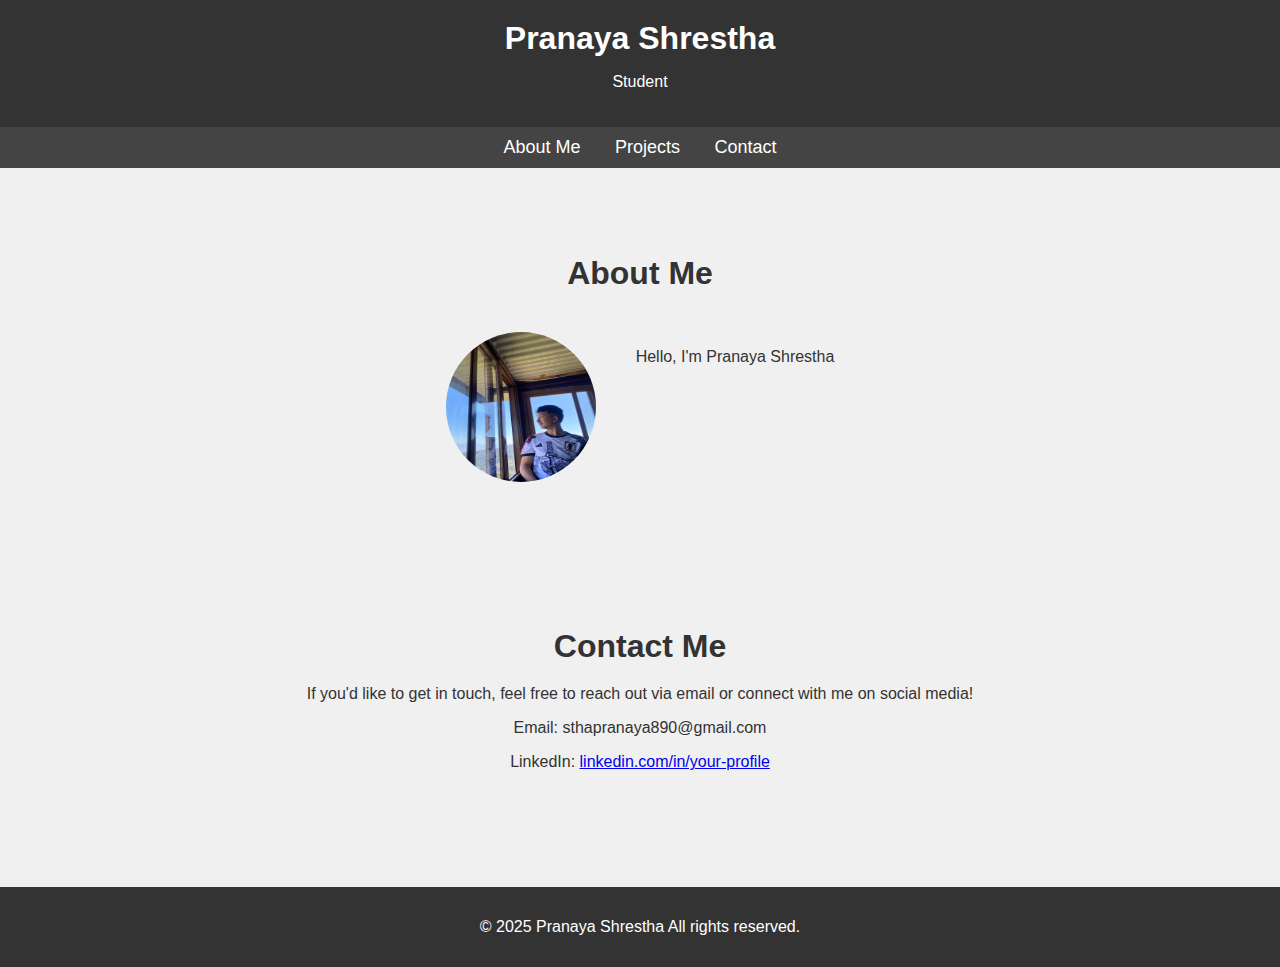
==== index.html @ 15d673be "resolved Merge Conflicts" ====
<!DOCTYPE html>
<html lang="en">
<head>
    <meta charset="UTF-8">
    <meta name="viewport" content="width=device-width, initial-scale=1.0">
    <meta http-equiv="X-UA-Compatible" content="ie=edge">
    <title>Pranaya Shrestha</title>
    <style>
        body {
            font-family: Arial, sans-serif;
            margin: 0;
            padding: 0;
            background-color: #f0f0f0;
            color: #333;
        }
        header {
            background-color: #333;
            color: white;
            padding: 20px 0;
            text-align: center;
        }
        header h1 {
            margin: 0;
        }
        nav {
            text-align: center;
            background-color: #444;
            padding: 10px 0;
        }
        nav a {
            color: white;
            margin: 0 15px;
            text-decoration: none;
            font-size: 18px;
        }
        nav a:hover {
            text-decoration: underline;
        }
        section {
            padding: 60px 20px;
            text-align: center;
        }
        section h2 {
            font-size: 32px;
            margin-bottom: 20px;
        }
        .about, .projects {
            display: flex;
            justify-content: center;
            gap: 40px;
            margin-top: 40px;
        }
        .about img {
            border-radius: 50%;
            width: 150px;
            height: 150px;
        }
        .projects div {
            background-color: #fff;
            border-radius: 8px;
            box-shadow: 0 2px 8px rgba(0, 0, 0, 0.1);
            padding: 20px;
            width: 200px;
            text-align: center;
        }
        .projects img {
            width: 100%;
            height: auto;
            border-radius: 8px;
        }
        footer {
            background-color: #333;
            color: white;
            text-align: center;
            padding: 15px;
            margin-top: 40px;
        }
    </style>
</head>
<body>

    <header>
        <h1>Pranaya Shrestha</h1>
        <p>Student</p>
    </header>

    <nav>
        <a href="#about">About Me</a>
        <a href="#projects">Projects</a>
        <a href="#contact">Contact</a>
    </nav>

    <section id="about">
        <h2>About Me</h2>
        <div class="about">
            <img src="pp.jpg" alt="Your Photo">
            <div>
                <p>Hello, I'm Pranaya Shrestha</p>
            </div>
        </div>
    </section>

    <section id="contact">
        <h2>Contact Me</h2>
        <p>If you'd like to get in touch, feel free to reach out via email or connect with me on social media!</p>
        <p>Email: sthapranaya890@gmail.com</p>
        <p>LinkedIn: <a href="#">linkedin.com/in/your-profile</a></p>
    </section>

    <footer>
        <p>&copy; 2025 Pranaya Shrestha All rights reserved.</p>
    </footer>

</body>
</html>
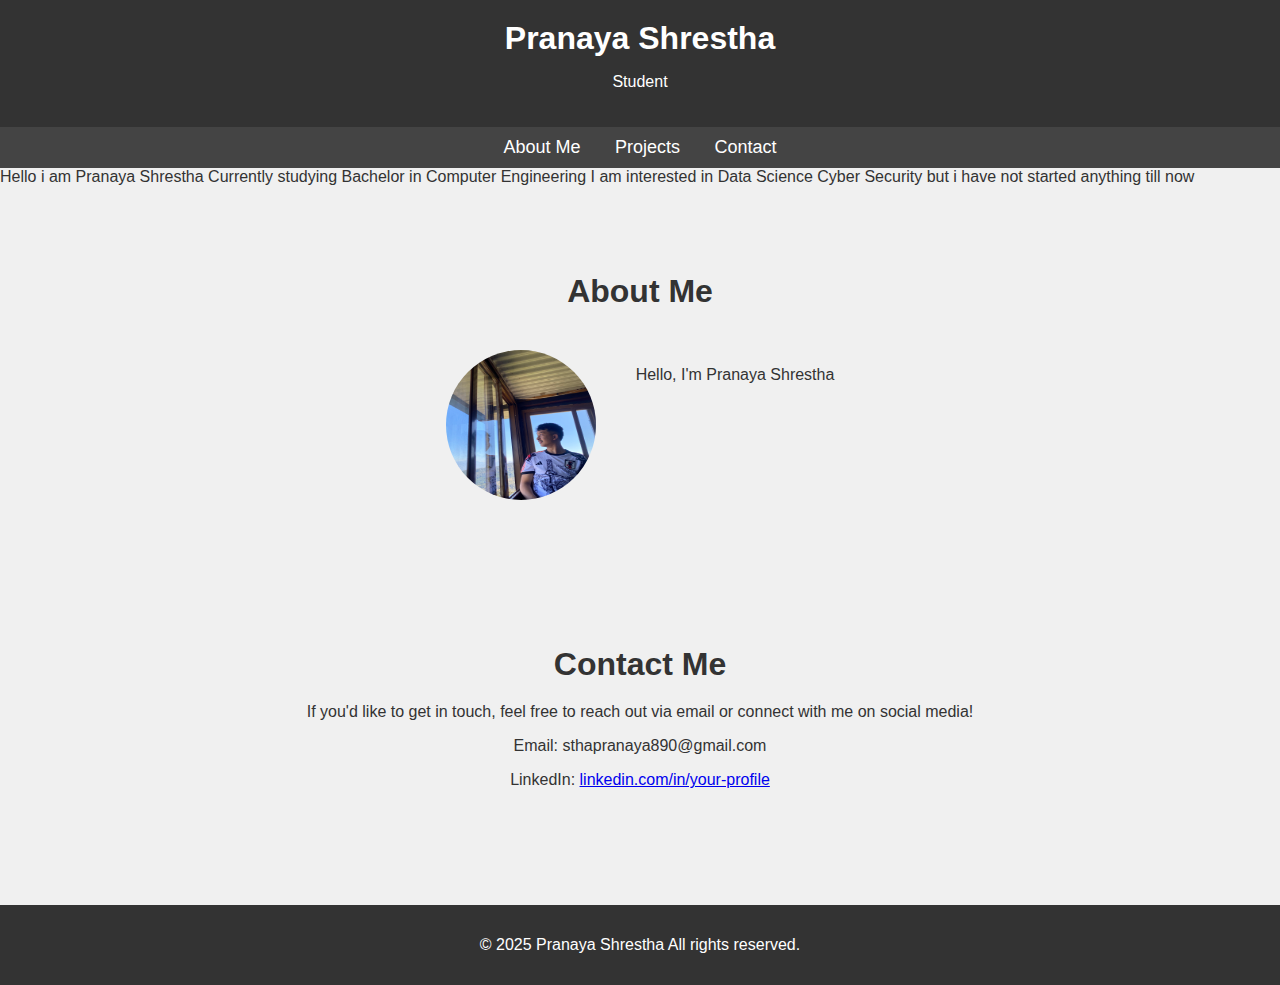
==== commit f06aac29: "Latest Update" ====
--- a/index.html
+++ b/index.html
@@ -89,7 +89,10 @@
         <a href="#projects">Projects</a>
         <a href="#contact">Contact</a>
     </nav>
-
+    <body>
+        <p1> Hello i am Pranaya Shrestha Currently studying Bachelor in Computer Engineering</p1>
+        <p2> I am interested in Data Science Cyber Security but i have not started anything till now</p2>
+    </body>    
     <section id="about">
         <h2>About Me</h2>
         <div class="about">
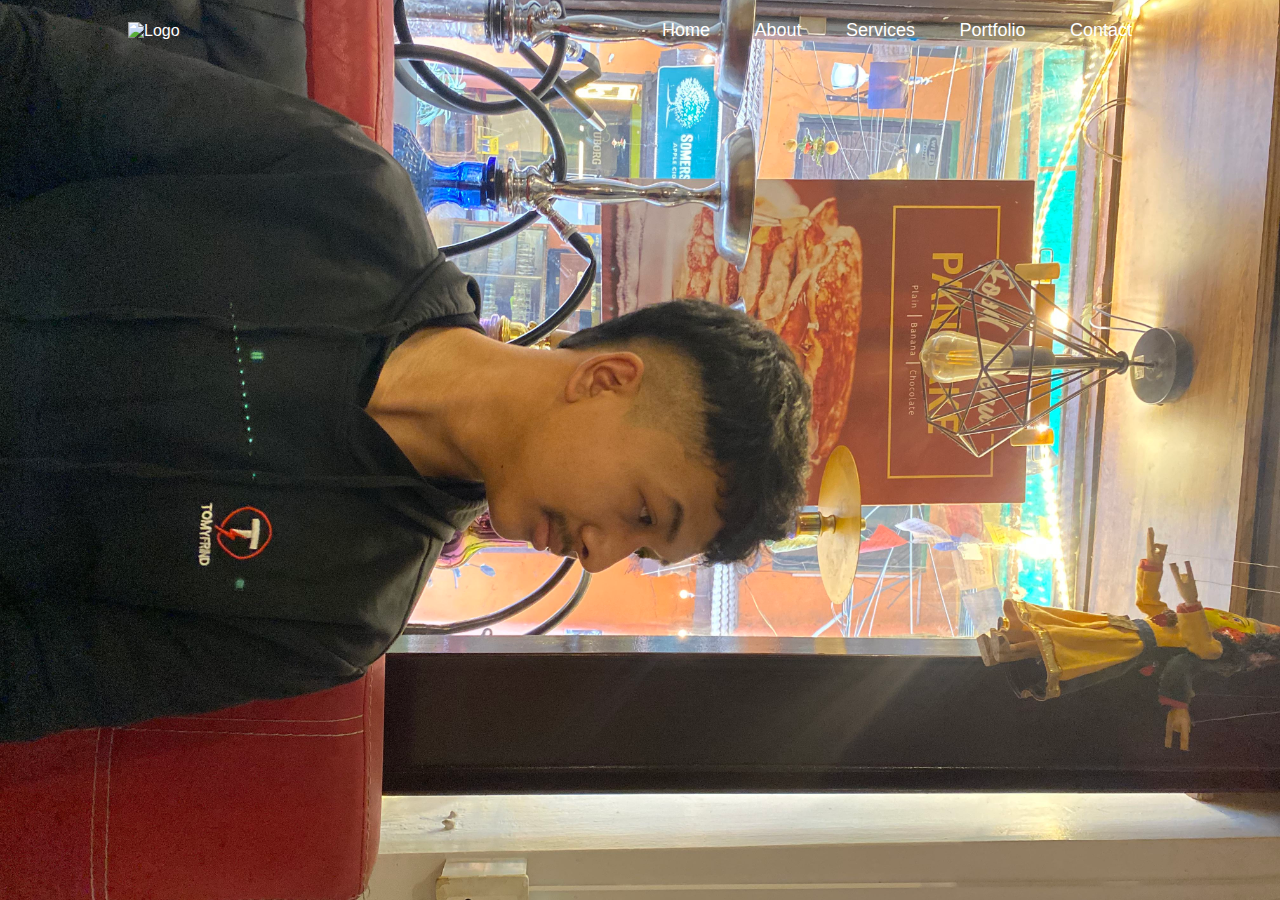
==== commit 76787971: "Latest Update" ====
--- a/index.html
+++ b/index.html
@@ -1,4 +1,4 @@
-<!DOCTYPE html>
+<!-- <!DOCTYPE html>
 <html lang="en">
 <head>
     <meta charset="UTF-8">
@@ -115,4 +115,33 @@
     </footer>
 
 </body>
-</html>
+</html> -->
+
+
+<!DOCTYPE html>
+<html lang="en">
+<head>
+    <meta charset="UTF-8">
+    <meta name="viewport" content="width=device-width, initial-scale=1.0">
+    <meta http-equiv="X-UA-Compatible" content="ie=edge">
+    <title>Pranaya Shrestha</title>
+    <link rel="stylesheet" href="style.css">
+</head>
+<body>
+<div id="header">
+    <div class="container">
+        <nav> 
+            <img src="logo.jpg" alt="Logo" class="logo">
+            <ul>
+                <li> <a href="#"> Home </a></li>
+                <li> <a href="#"> About  </a></li>
+                <li> <a href="#"> Services</a></li>
+                <li> <a href="#"> Portfolio </a></li>
+                <li> <a href="#"> Contact </a></li>
+            </ul>
+        </nav>
+    </div>
+</div>
+
+</body>
+</html>--- a/style.css
+++ b/style.css
@@ -0,0 +1,63 @@
+*{
+    margin: 0;
+    padding: 0;
+    font-family: 'Poppins', sans-serif;
+    box-sizing: border-box;
+}
+body
+{
+    background: #080808;
+    color: #fff;
+
+}
+#header
+{
+width: 100%;
+height: 100vh;
+background-image: url(bg.jpg);
+background-size: cover;
+background-position: center;
+
+}
+.container{
+    padding: 10px 10%;
+
+}
+nav{
+    display: flex;
+    align-items: center;
+    justify-content: space-between;
+    flex-wrap: wrap;
+
+}
+.logo
+{
+    width: 140px;
+
+}
+nav ul li{
+    display: inline-block;
+    list-style: none;
+    margin: 10px 20px;
+
+}
+nav ul li a{
+    color: #fff;
+    text-decoration: none;
+    font-size: 18px;
+    position: relative;
+}
+nav ul li a::after{
+     content: '';
+     width: 0;
+     height: 3px;
+     background: #ff004f;
+     position: absolute;
+     left:0;
+     bottom: -6px;
+    transition: 0.5s;
+}
+nav ul li a:hover::after{
+    width:100%;
+
+}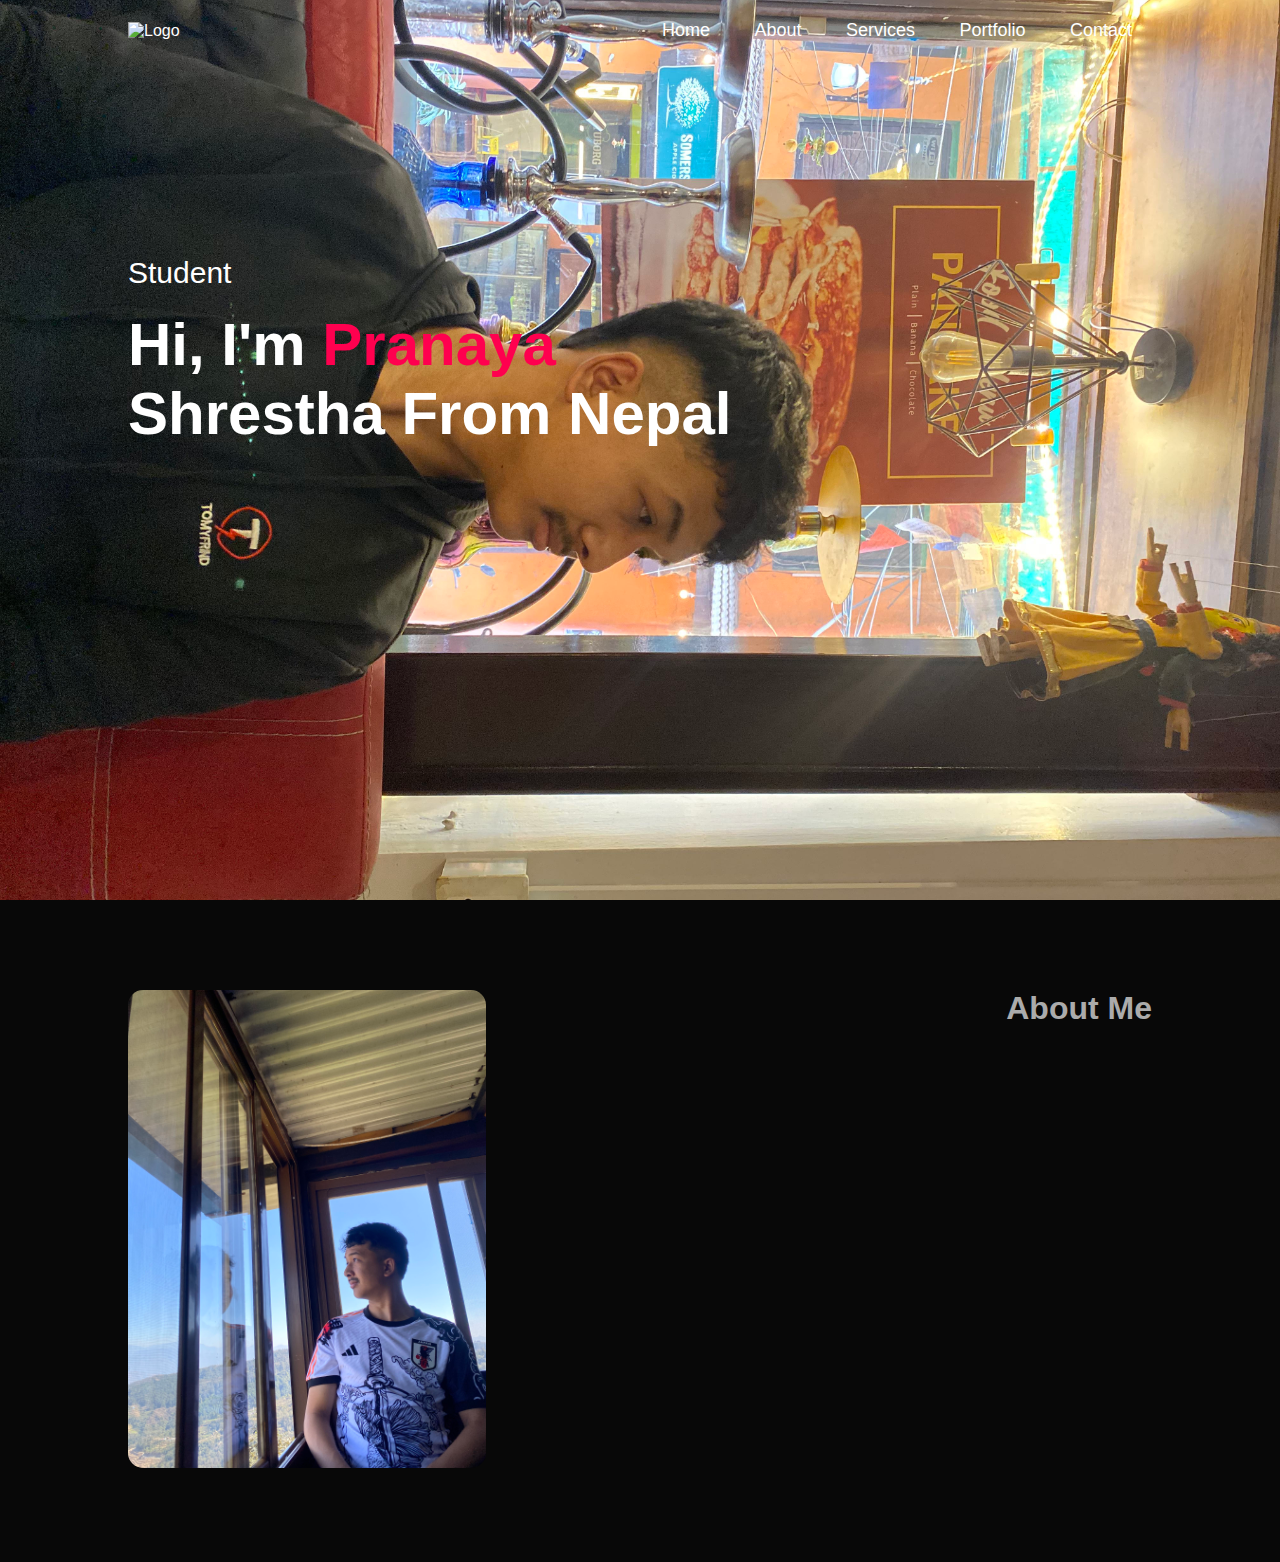
==== commit 00ed66a3: "Latest Update" ====
--- a/index.html
+++ b/index.html
@@ -140,6 +140,24 @@
                 <li> <a href="#"> Contact </a></li>
             </ul>
         </nav>
+        <div class="header-text">
+            <p> Student</p>
+            <h1> Hi, I'm <span>Pranaya</span><br>Shrestha From Nepal</h1>
+        </div>
+    </div>
+</div>
+<!-- --------About------ -->
+<div id="about">
+    <div class="container">
+        <div class="row">
+            <div class="about-col-1">
+                <img src="pp.jpg" alt="Profile Pic">
+            </div>
+            <div class="about-col-2">
+                <h1>About Me</h1>
+            </div>
+            
+        </div>
     </div>
 </div>
 
--- a/style.css
+++ b/style.css
@@ -60,4 +60,42 @@
 nav ul li a:hover::after{
     width:100%;
 
-}+}
+.header-text{
+    margin-top: 20%;
+    font-size: 30px;
+}
+.header-text h1
+{
+    font-size: 60px;
+    margin-top: 20px;
+
+}
+.header-text h1 span{
+    color: #ff004f ;
+    
+}
+/* -----About---- */
+#about{
+    padding: 80px 0px;
+    color: #ababab;
+
+}
+
+.row{
+    display: flex;
+    justify-content: space-between;
+    flex-wrap: wrap;
+     
+}
+ 
+.about-col-1  {
+    flex-basis: 35%;
+}
+.about-col-1 img{ 
+    width:100%;
+    border-radius:15px;
+
+
+}
+
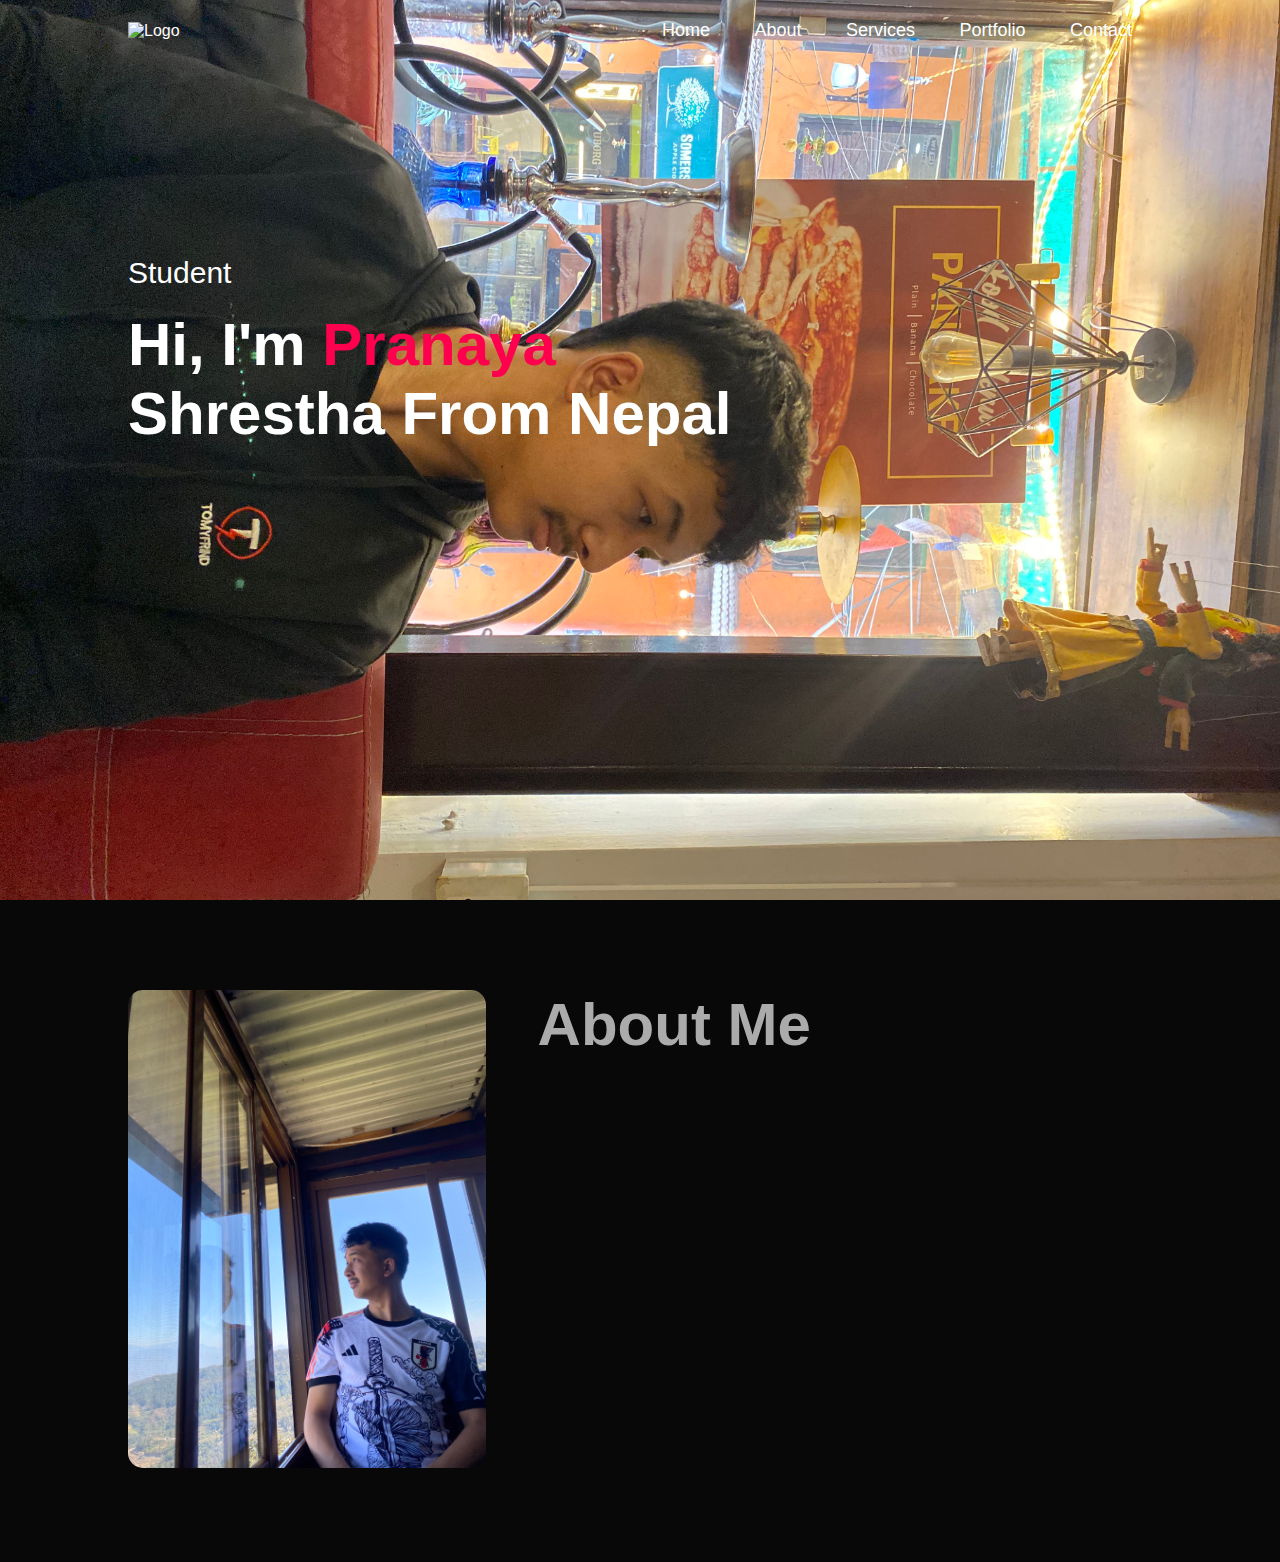
==== commit 6c2f8891: "Latest Update" ====
--- a/index.html
+++ b/index.html
@@ -154,7 +154,7 @@
                 <img src="pp.jpg" alt="Profile Pic">
             </div>
             <div class="about-col-2">
-                <h1>About Me</h1>
+                <h1 class="sub-title">About Me</h1>
             </div>
             
         </div>
--- a/style.css
+++ b/style.css
@@ -93,9 +93,16 @@
     flex-basis: 35%;
 }
 .about-col-1 img{ 
+
     width:100%;
     border-radius:15px;
-
+}
+.about-col-2{
+    flex-basis: 60%;
 
 }
+ .sub-title{
+    font-size: 60px;
+    font-weight:600;
+ }
 
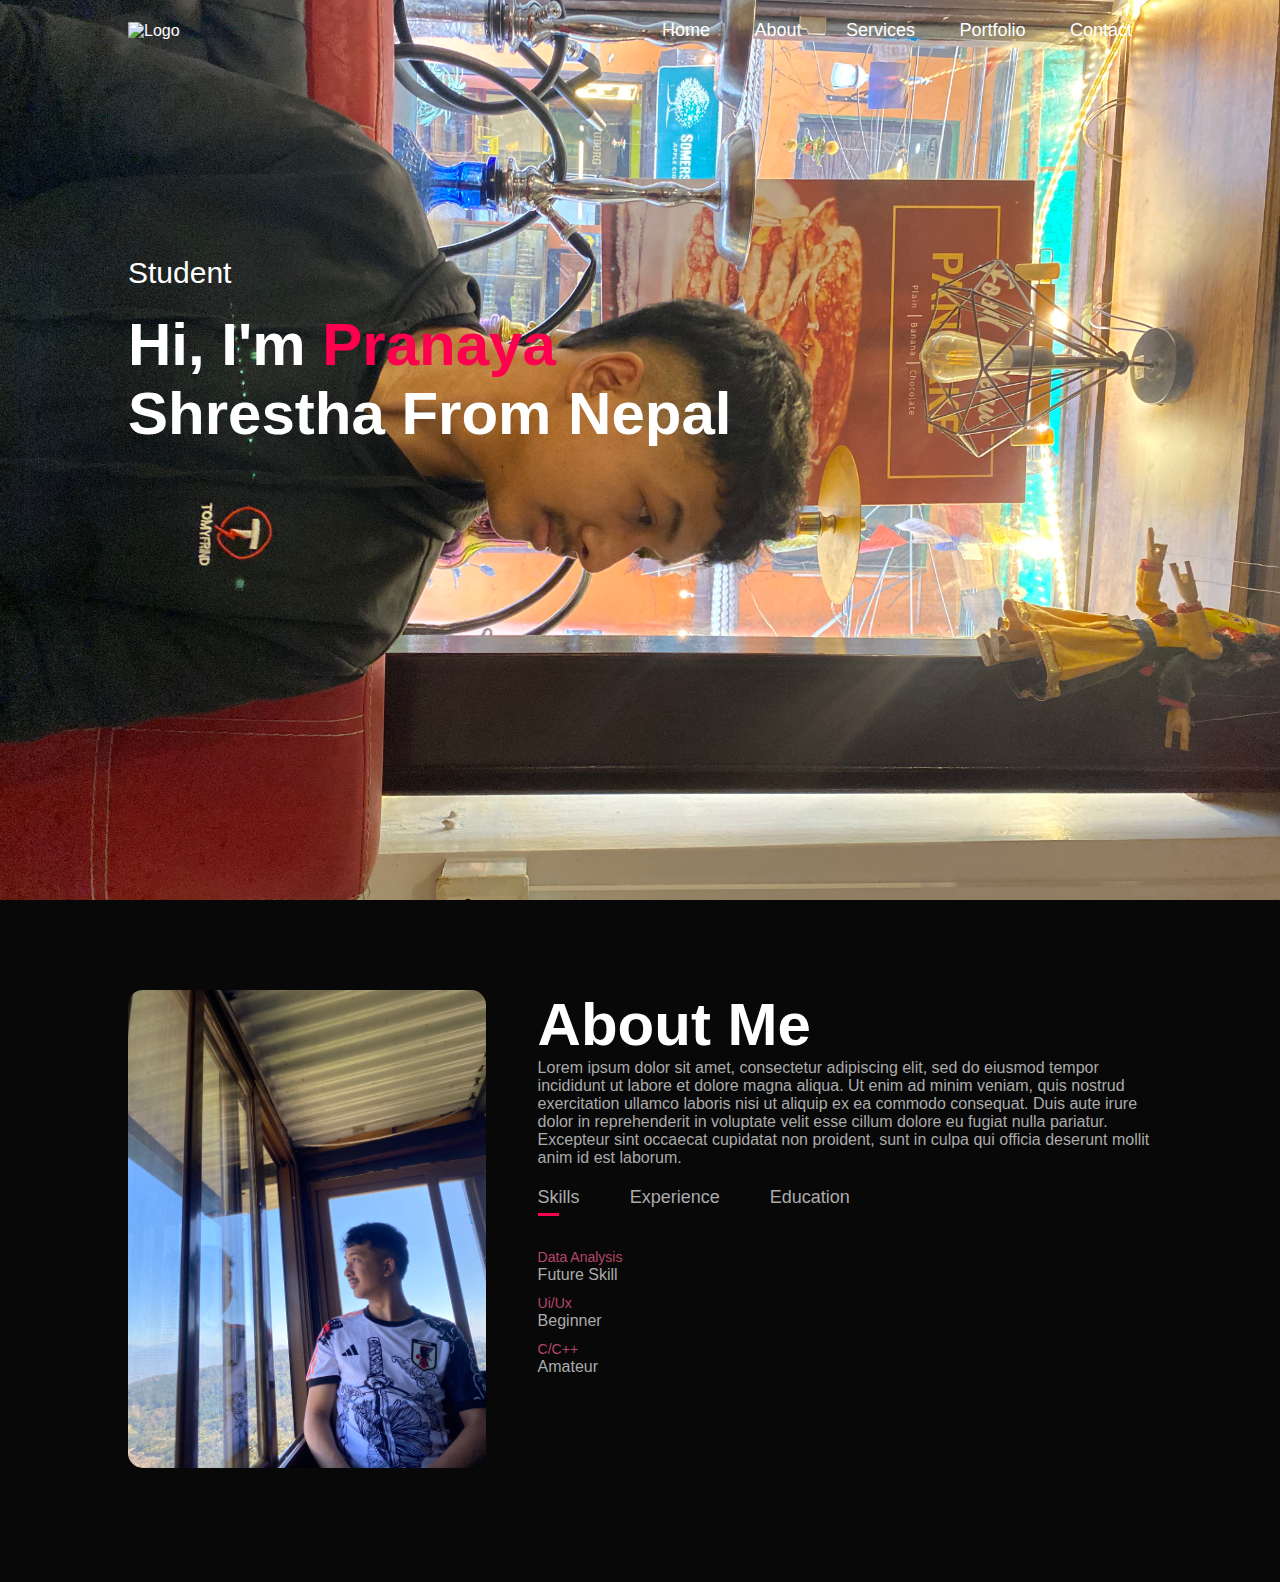
==== commit 55ede81d: "Latest Update" ====
--- a/index.html
+++ b/index.html
@@ -155,11 +155,67 @@
             </div>
             <div class="about-col-2">
                 <h1 class="sub-title">About Me</h1>
+                <p>
+                    Lorem ipsum dolor sit amet, consectetur adipiscing elit, 
+                    sed do eiusmod tempor incididunt ut labore et dolore magna aliqua.
+                     Ut enim ad minim veniam, quis nostrud exercitation ullamco laboris nisi ut aliquip ex ea commodo consequat.
+                      Duis aute irure dolor in reprehenderit in voluptate velit esse cillum dolore eu fugiat nulla pariatur. 
+                    Excepteur sint occaecat cupidatat non proident, sunt in culpa qui officia deserunt mollit anim id est laborum.
+                </p>
+                <div class="tab-titles">
+                    <p class="tab-links active-link" onclick="opentab('skills')"> Skills</p>
+                    <p class="tab-links" onclick="opentab('experience')"> Experience </p>
+                    <p class="tab-links" onclick="opentab('education')"> Education</p>
+                </div>
+                <div class="tab-contents active-tab" id="skills">
+                    <ul>
+                        <li><span>Data Analysis</span><br> Future Skill</li>
+                        <li><span>Ui/Ux</span><br>Beginner</li>
+                        <li><span>C/C++</span><br> Amateur</li>  
+                    </ul>
+                </div>
+                <div class="tab-contents" id="experience">
+                    <ul>
+                        <li><span>Data Analysis</span><br> Experience in Future</li>
+                        <li><span>Ui/Ux</span><br>made one website with html css and js</li>
+                        <li><span>C/C++</span><br> made snake game and an app using c/c++</li>  
+                    </ul>
+                </div>
+                <div class="tab-contents" id="education">
+                    <ul>
+                        <li><span>Bachelor in Computer Engineering</span><br> 2021-till now</li>
+                        <li><span>Data Analysis</span><br> Will study soon</li>
+                        <li><span>Ui/Ux</span><br>Self study a bit</li>
+                        <li><span>C/C++</span><br> 2021-2022 </li>  
+                    </ul>
+                </div>
             </div>
             
         </div>
     </div>
 </div>
+<!-- ----------Services------ -->
+<div id="services">
+    <div class="container">
+        
+    </div>
+</div>
+
+<script>
+    var tablinks=document.getElementsByClassName("tab-links");
+    var tabcontents=document.getElementsByClassName("tab-contents");
+    function opentab(tabname)
+    {
+        for(tablink of tablinks){
+            tablink.classList.remove("active-link");
+        }
+        for(tabcontent of tabcontents){
+            tabcontent.classList.remove("active-tab");
+        }
+        event.currentTarget.classList.add("active-link");
+        document.getElementById(tabname).classList.add("active-tab");
+    }
+</script>
 
 </body>
 </html>--- a/style.css
+++ b/style.css
@@ -104,5 +104,52 @@
  .sub-title{
     font-size: 60px;
     font-weight:600;
+    color: #fff;
+
  }
+ .tab-titles
+ {
+    display: flex;
+    margin: 20px 0 40px;
+    
+ }
+ .tab-links{
+    margin-right: 50px;
+    font-size: 18px;
+    font-weight: 500;
+    cursor:pointer;
+    position:relative;
+ }
+ .tab-links::after{
+    content: '';
+    width: 0px;
+    height: 3px;
+    background: #ff004f;
+    position:absolute;
+    left: 0;
+    bottom:-8px;
+    transition: 0.5s;
 
+ }
+ .tab-links.active-link::after
+ {
+    width: 50%;
+
+ }
+.tab-contents ul li{
+    list-style: none;
+    margin:10px 0;
+
+}
+.tab-contents ul li span{
+    color: #b54769;
+    font-size: 14px;
+
+}
+.tab-contents{
+    display:none;
+}
+.tab-contents.active-tab
+{
+    display: block;
+}
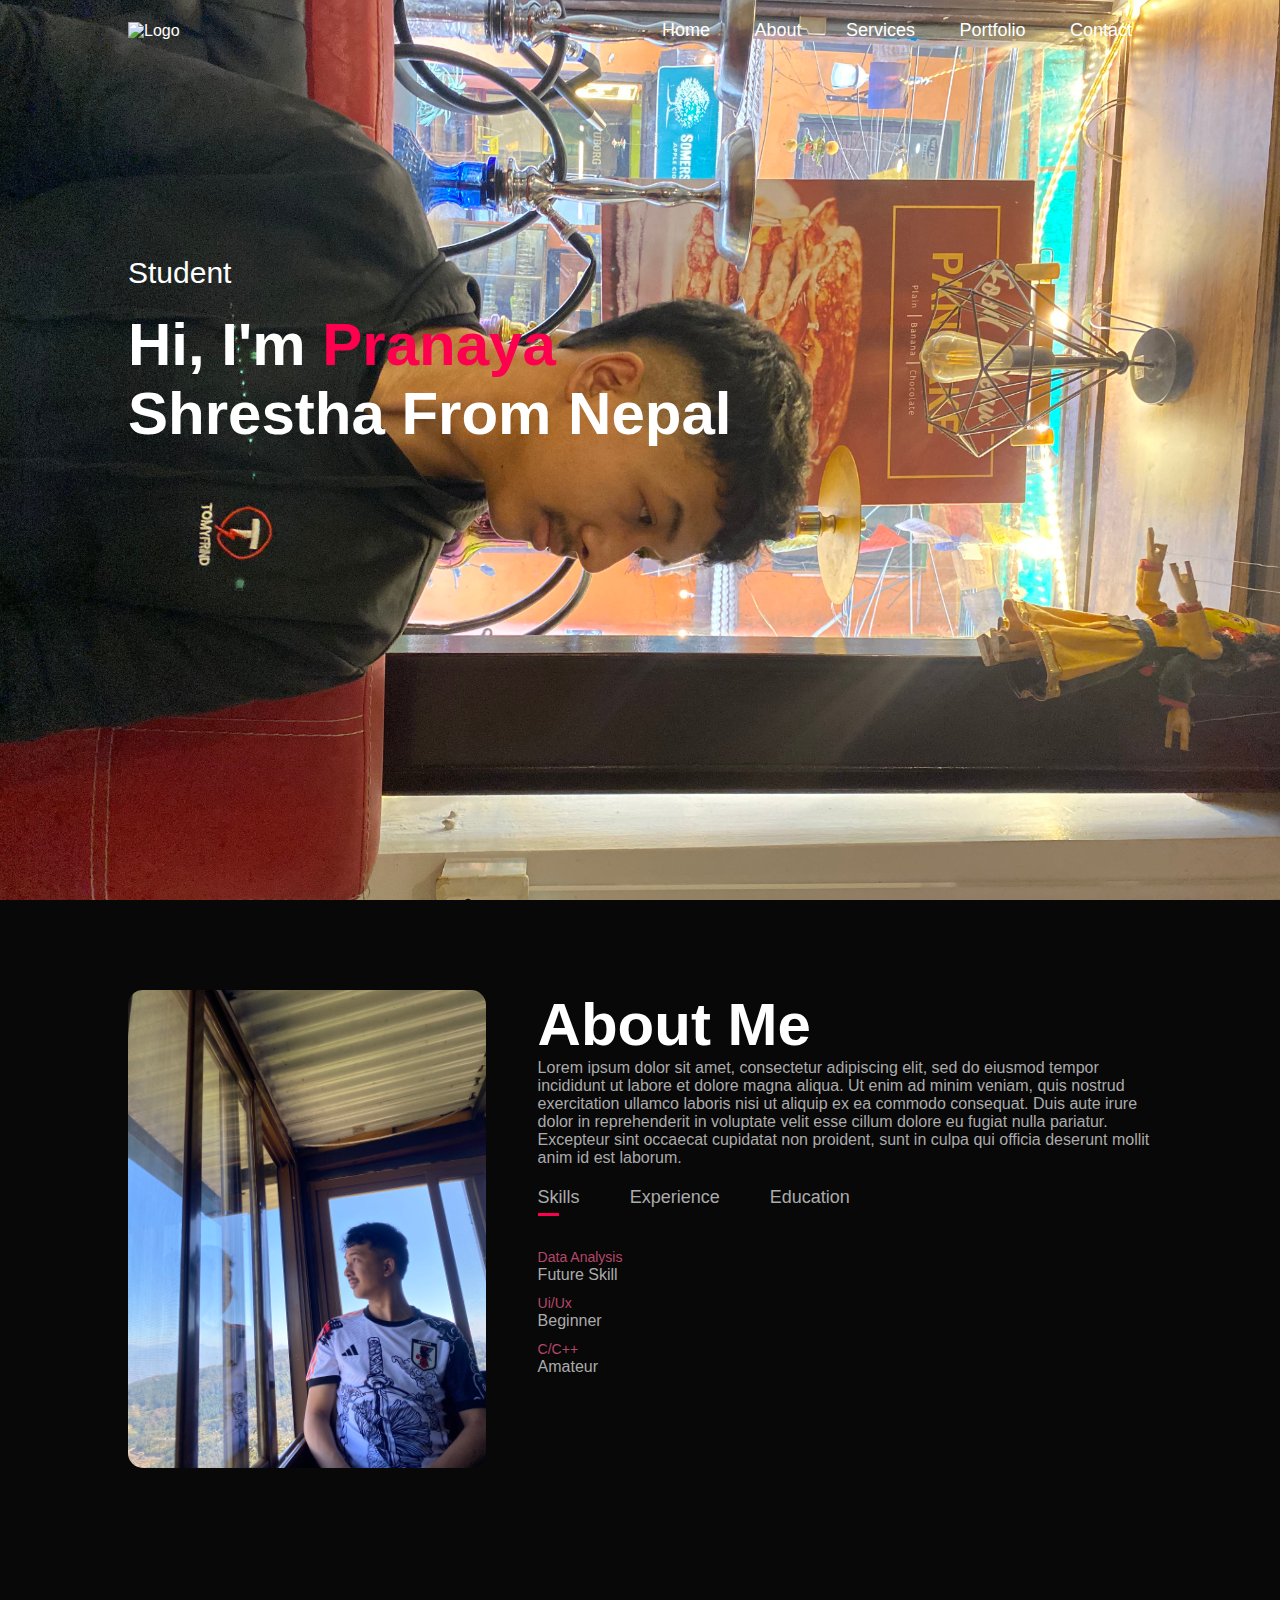
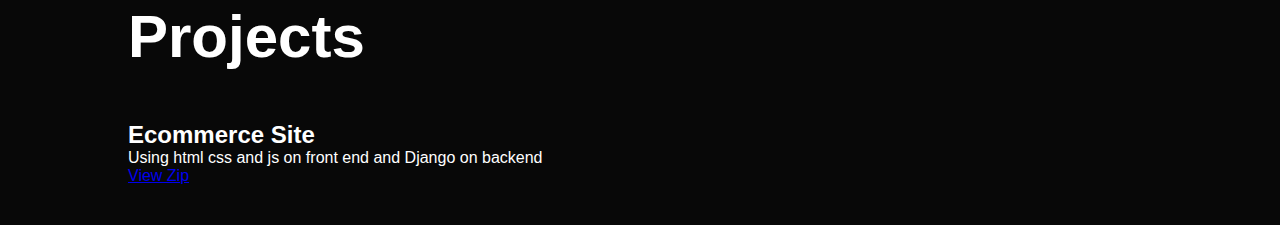
==== commit 024b4981: "Latest update with github link" ====
--- a/index.html
+++ b/index.html
@@ -197,7 +197,14 @@
 <!-- ----------Services------ -->
 <div id="services">
     <div class="container">
-        
+        <h1 class="sub-title">Projects</h1>
+        <div class="services-list">
+            <div>
+                <h2> Ecommerce Site</h2>
+                <p>Using html css and js on front end and Django on backend</p>
+                <a href="https://github.com/pranaya890/Ecommerce_coffee-shop">View Zip</a>
+            </div>
+        </div>
     </div>
 </div>
 
--- a/style.css
+++ b/style.css
@@ -153,3 +153,15 @@
 {
     display: block;
 }
+
+/* -----services--- */
+#services{
+    padding:30px 0;
+}
+.services-list{
+    display: grid;
+    grid-template-columns: repeat(auto-fit,minmax(250px,1fr));
+    grid-gap: 40px ;
+    margin-top: 50px;
+    
+}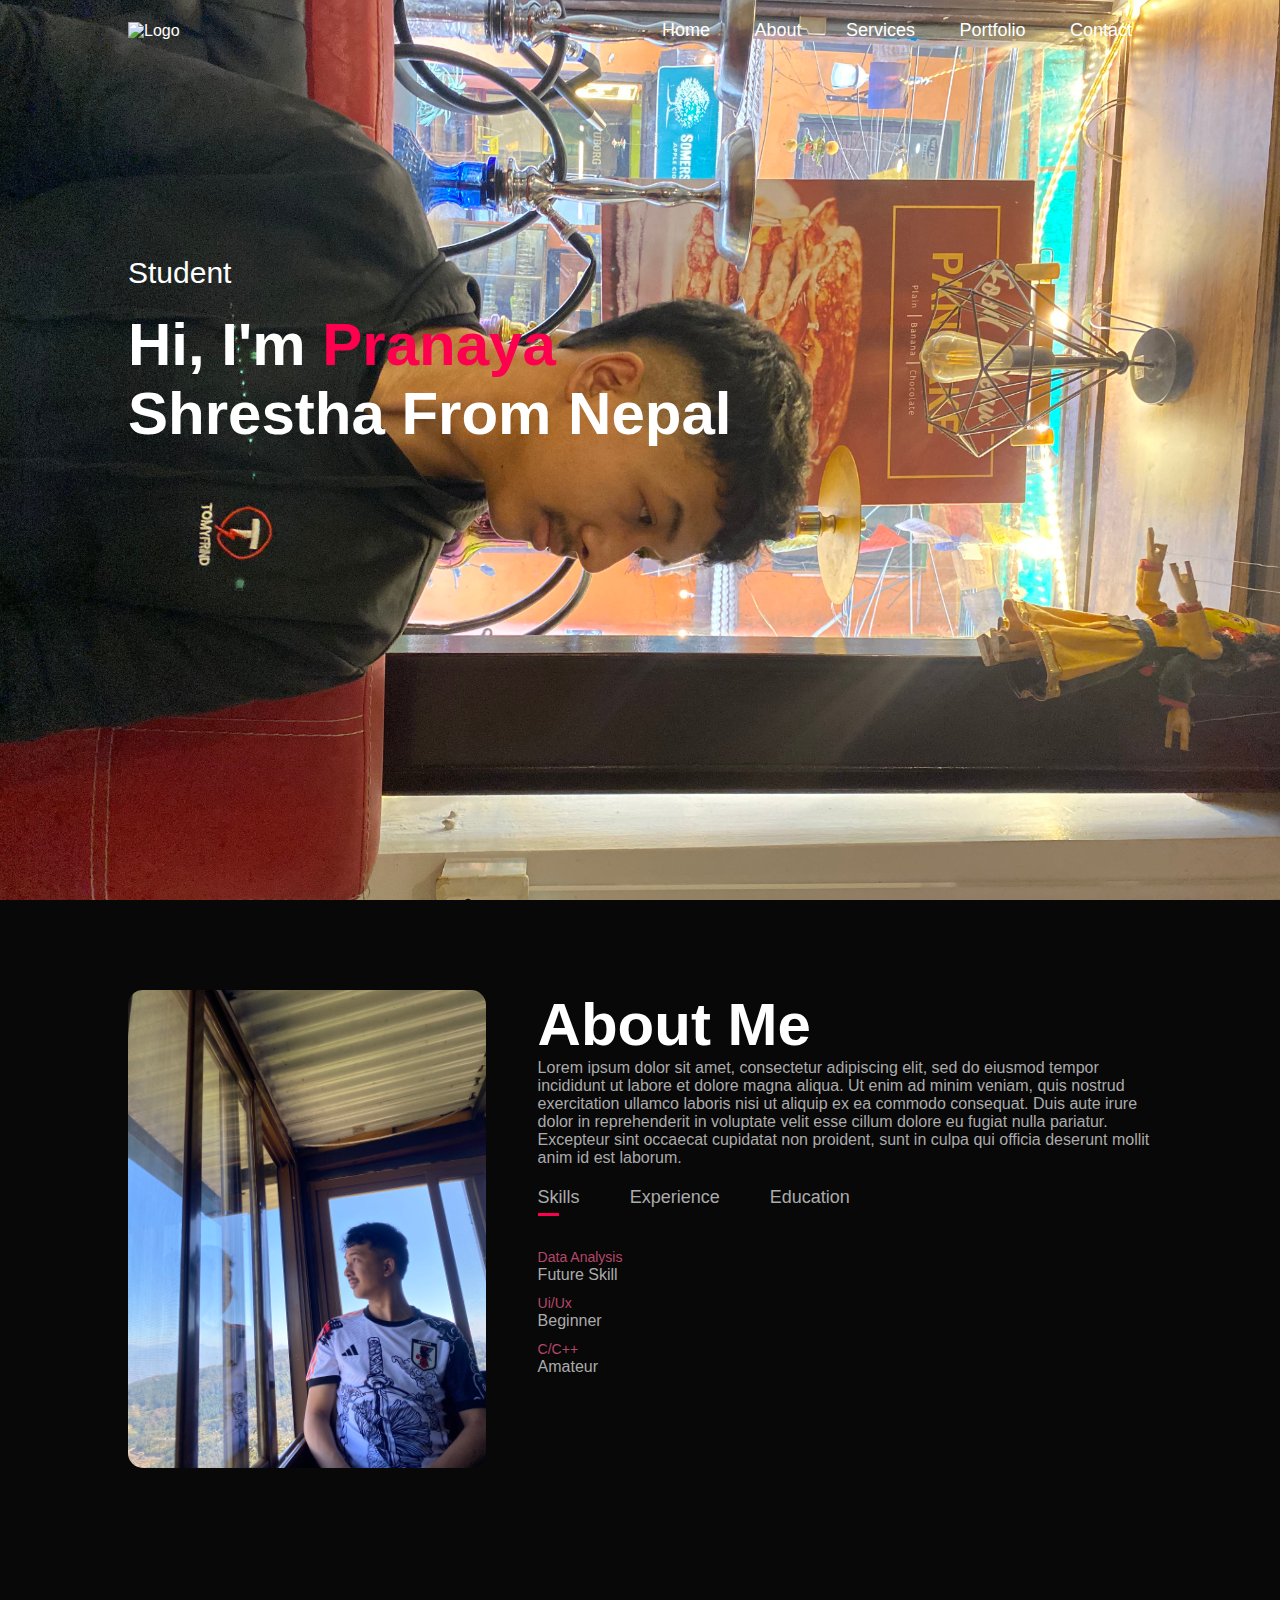
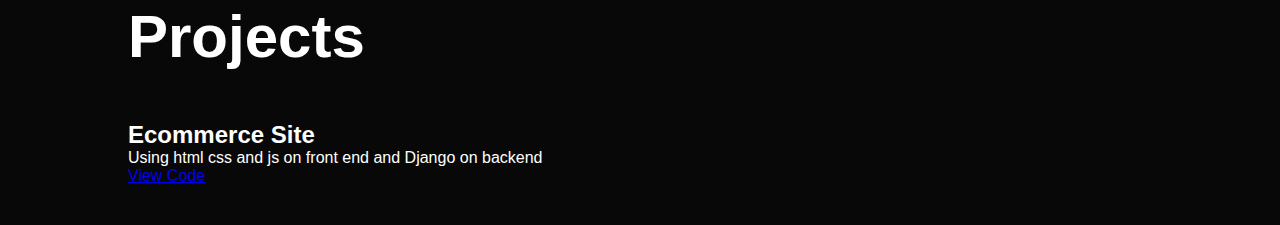
==== commit b7f67b88: "Latest update with github link" ====
--- a/index.html
+++ b/index.html
@@ -202,7 +202,7 @@
             <div>
                 <h2> Ecommerce Site</h2>
                 <p>Using html css and js on front end and Django on backend</p>
-                <a href="https://github.com/pranaya890/Ecommerce_coffee-shop">View Zip</a>
+                <a href="https://github.com/pranaya890/Ecommerce_coffee-shop">View Code</a>
             </div>
         </div>
     </div>
